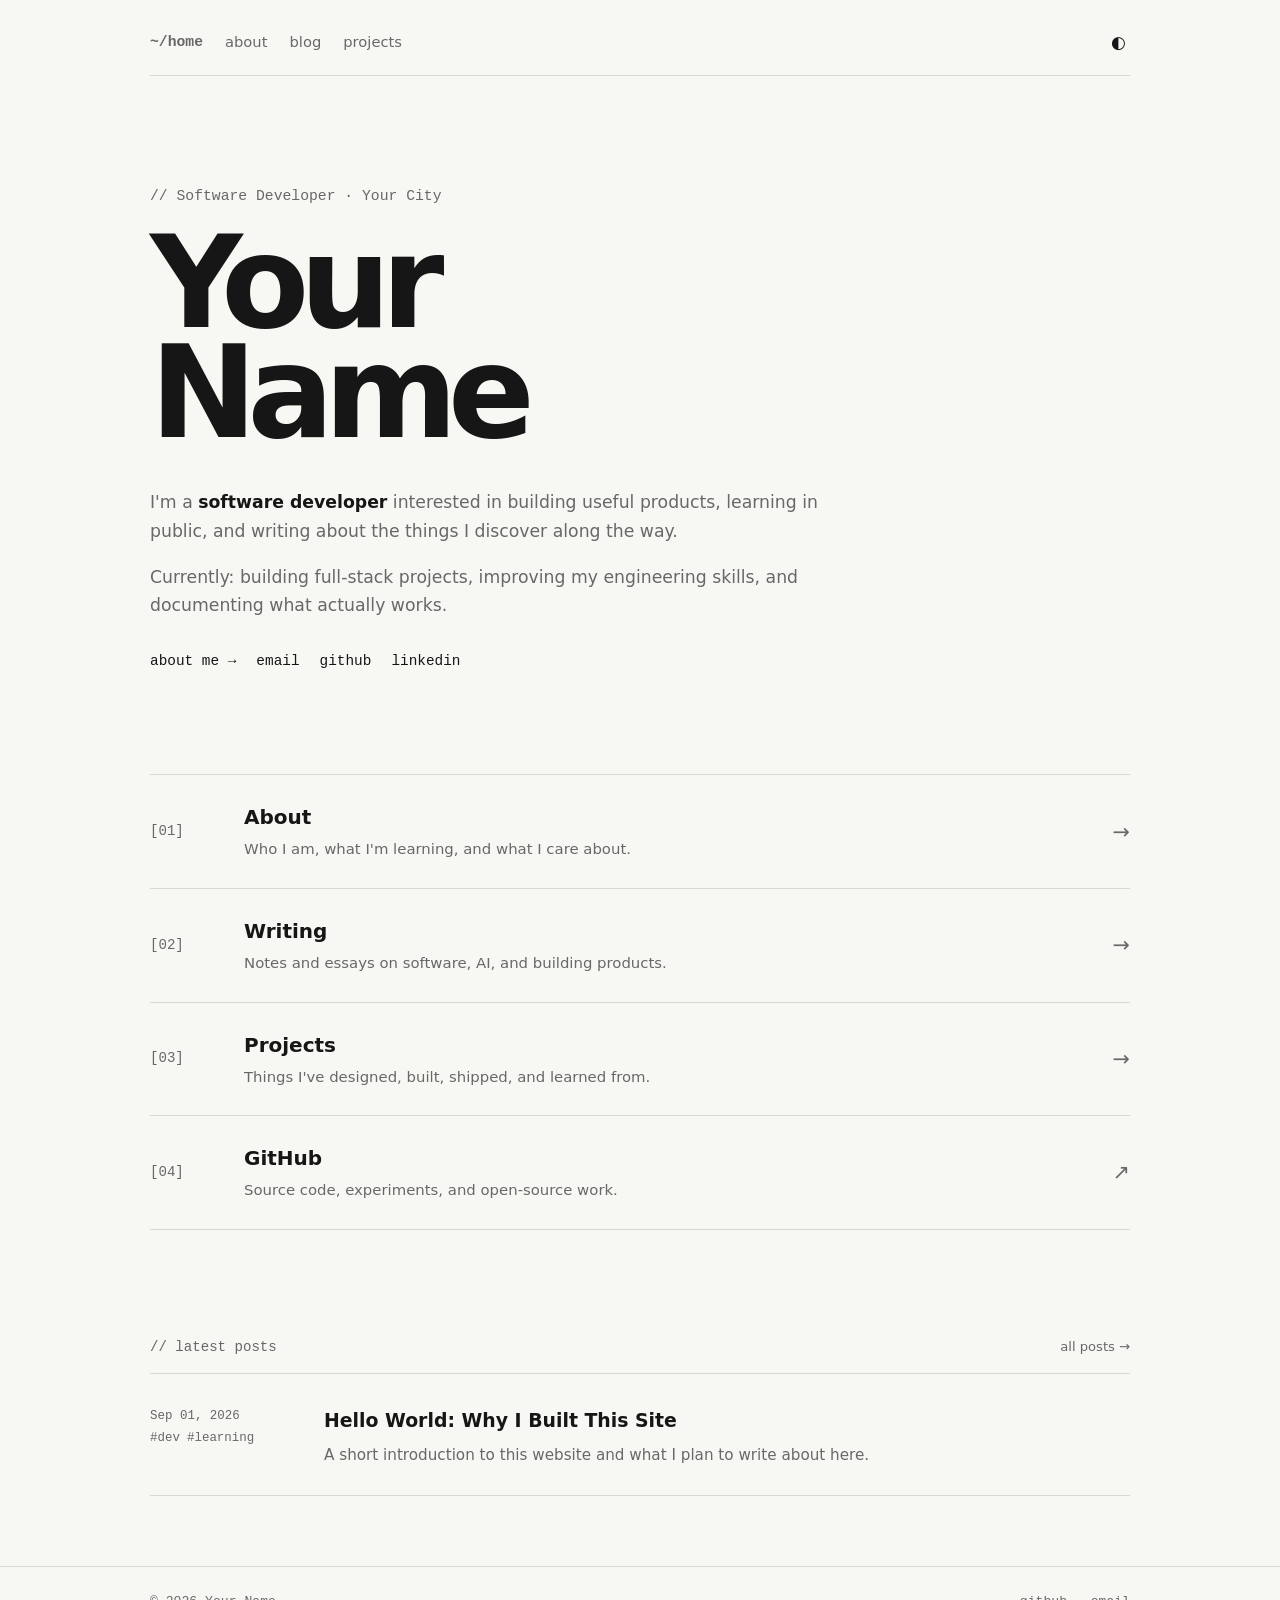
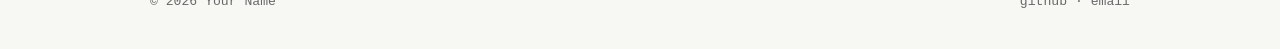
==== index.html @ e70f8914 "template" ====
<!DOCTYPE html>
<html lang="en">
<head>
  <title>Your Name — Developer & Writer</title>
  
<meta charset="UTF-8">
<meta name="viewport" content="width=device-width, initial-scale=1.0">
<meta name="description" content="Personal website, projects, and writing.">
<link rel="stylesheet" href="css/style.css">

</head>
<body>

<header class="site-header">
  <div class="container nav">
    <div class="nav-left">
      <a class="home-link" href="index.html">~/home</a>
      <a href="about/">about</a>
      <a href="blog/">blog</a>
      <a href="projects/">projects</a>
    </div>
    <div class="nav-right">
      <button class="theme-toggle" data-theme-toggle aria-label="Toggle theme">◐</button>
    </div>
  </div>
</header>

<main>
  <section class="hero">
    <div class="container">
      <p class="eyebrow">// Software Developer · Your City</p>
      <h1>Your<br>Name</h1>

      <div class="hero-copy">
        <p>
          I'm a <strong>software developer</strong> interested in building useful products,
          learning in public, and writing about the things I discover along the way.
        </p>
        <p>
          Currently: building full-stack projects, improving my engineering skills,
          and documenting what actually works.
        </p>
      </div>

      <div class="links-row">
        <a href="about/">about me →</a>
        <a href="mailto:you@example.com">email</a>
        <a href="https://github.com/YOURUSERNAME">github</a>
        <a href="https://www.linkedin.com/in/YOURUSERNAME/">linkedin</a>
      </div>
    </div>
  </section>

  <section class="section">
    <div class="container directory">
      <a class="directory-item" href="about/">
        <span class="directory-number">[01]</span>
        <span>
          <span class="directory-title">About</span>
          <span class="directory-desc">Who I am, what I'm learning, and what I care about.</span>
        </span>
        <span class="arrow">→</span>
      </a>

      <a class="directory-item" href="blog/">
        <span class="directory-number">[02]</span>
        <span>
          <span class="directory-title">Writing</span>
          <span class="directory-desc">Notes and essays on software, AI, and building products.</span>
        </span>
        <span class="arrow">→</span>
      </a>

      <a class="directory-item" href="projects/">
        <span class="directory-number">[03]</span>
        <span>
          <span class="directory-title">Projects</span>
          <span class="directory-desc">Things I've designed, built, shipped, and learned from.</span>
        </span>
        <span class="arrow">→</span>
      </a>

      <a class="directory-item" href="https://github.com/YOURUSERNAME">
        <span class="directory-number">[04]</span>
        <span>
          <span class="directory-title">GitHub</span>
          <span class="directory-desc">Source code, experiments, and open-source work.</span>
        </span>
        <span class="arrow">↗</span>
      </a>
    </div>
  </section>

  <section class="section">
    <div class="container">
      <div class="section-heading">
        <h2>// latest posts</h2>
        <a href="blog/">all posts →</a>
      </div>

      <ul class="post-list">
        <li class="post-row">
          <div class="post-meta">
            Sep 01, 2026
            <div class="tags"><span class="tag">#dev</span><span class="tag">#learning</span></div>
          </div>
          <div>
            <h3><a href="post/hello-world/">Hello World: Why I Built This Site</a></h3>
            <p>A short introduction to this website and what I plan to write about here.</p>
          </div>
        </li>
      </ul>
    </div>
  </section>
</main>

<footer>
  <div class="container footer-row">
    <span>© 2026 Your Name</span>
    <span>
      <a href="https://github.com/YOURUSERNAME">github</a>
      · <a href="mailto:you@example.com">email</a>
    </span>
  </div>
</footer>
<script src="js/theme.js"></script>

</body>
</html>
---- css/style.css ----
:root {
  --bg: #f7f7f3;
  --text: #161616;
  --muted: #686868;
  --line: #d8d8d2;
  --surface: #efefe9;
  --accent: #1f5eff;
  --max: 980px;
}

[data-theme="dark"] {
  --bg: #111311;
  --text: #f1f1eb;
  --muted: #a2a39d;
  --line: #343732;
  --surface: #1b1e1a;
  --accent: #8eb0ff;
}

* { box-sizing: border-box; }

html { scroll-behavior: smooth; }

body {
  margin: 0;
  background: var(--bg);
  color: var(--text);
  font-family: Inter, ui-sans-serif, system-ui, -apple-system, BlinkMacSystemFont, "Segoe UI", sans-serif;
  line-height: 1.65;
  transition: background .2s ease, color .2s ease;
}

a {
  color: inherit;
  text-decoration: none;
}

a:hover { color: var(--accent); }

.container {
  width: min(calc(100% - 40px), var(--max));
  margin: 0 auto;
}

.site-header {
  padding: 28px 0 18px;
}

.nav {
  display: flex;
  align-items: center;
  justify-content: space-between;
  gap: 20px;
  border-bottom: 1px solid var(--line);
  padding-bottom: 18px;
}

.nav-left,
.nav-right {
  display: flex;
  align-items: center;
  gap: 22px;
}

.home-link {
  font-family: "Courier New", monospace;
  font-weight: 700;
}

.nav a {
  font-size: .92rem;
  color: var(--muted);
}

.nav a:hover { color: var(--text); }

.theme-toggle {
  border: 0;
  background: transparent;
  color: var(--text);
  cursor: pointer;
  font-size: 1.05rem;
  padding: 4px;
}

.hero {
  padding: 90px 0 65px;
}

.eyebrow {
  margin: 0 0 20px;
  color: var(--muted);
  font-family: "Courier New", monospace;
  font-size: .92rem;
}

.hero h1 {
  font-size: clamp(3.9rem, 10vw, 8rem);
  line-height: .86;
  letter-spacing: -.075em;
  margin: 0;
  max-width: 820px;
}

.hero-copy {
  max-width: 710px;
  margin-top: 40px;
  font-size: 1.08rem;
  color: var(--muted);
}

.hero-copy strong {
  color: var(--text);
  font-weight: 600;
}

.links-row {
  display: flex;
  flex-wrap: wrap;
  gap: 20px;
  margin-top: 30px;
  font-family: "Courier New", monospace;
  font-size: .9rem;
}

.section {
  padding: 36px 0 70px;
}

.section-heading {
  display: flex;
  align-items: baseline;
  justify-content: space-between;
  gap: 20px;
  border-bottom: 1px solid var(--line);
  padding-bottom: 14px;
  margin-bottom: 4px;
}

.section-heading h2 {
  margin: 0;
  font-size: .88rem;
  font-family: "Courier New", monospace;
  font-weight: 500;
  color: var(--muted);
}

.section-heading a {
  font-size: .82rem;
  color: var(--muted);
}

.directory {
  border-top: 1px solid var(--line);
}

.directory-item {
  display: grid;
  grid-template-columns: 76px 1fr auto;
  gap: 18px;
  padding: 26px 0;
  border-bottom: 1px solid var(--line);
  align-items: center;
}

.directory-number {
  color: var(--muted);
  font-family: "Courier New", monospace;
  font-size: .88rem;
}

.directory-title {
  font-size: 1.25rem;
  font-weight: 600;
}

.directory-desc {
  display: block;
  color: var(--muted);
  font-size: .93rem;
  margin-top: 3px;
}

.arrow {
  color: var(--muted);
  font-size: 1.3rem;
}

.post-list {
  list-style: none;
  padding: 0;
  margin: 0;
}

.post-row {
  display: grid;
  grid-template-columns: 150px 1fr;
  gap: 24px;
  padding: 27px 0;
  border-bottom: 1px solid var(--line);
}

.post-meta {
  color: var(--muted);
  font-family: "Courier New", monospace;
  font-size: .78rem;
  line-height: 1.8;
}

.tags {
  display: flex;
  flex-wrap: wrap;
  gap: 7px;
}

.tag { color: var(--muted); }

.post-row h3 {
  margin: 0 0 7px;
  font-size: 1.18rem;
}

.post-row p {
  margin: 0;
  color: var(--muted);
  font-size: .95rem;
}

.page-header {
  padding: 70px 0 40px;
  border-bottom: 1px solid var(--line);
}

.page-header h1 {
  font-size: clamp(2.7rem, 7vw, 5.5rem);
  letter-spacing: -.055em;
  line-height: .95;
  margin: 0 0 22px;
}

.page-header p {
  color: var(--muted);
  max-width: 650px;
}

.article {
  max-width: 760px;
  padding: 58px 0 80px;
}

.article h1 {
  font-size: clamp(2.5rem, 7vw, 5rem);
  line-height: 1;
  letter-spacing: -.055em;
  margin-bottom: 22px;
}

.article h2 {
  margin-top: 2.3em;
  font-size: 1.55rem;
}

.article .article-meta {
  color: var(--muted);
  font-family: "Courier New", monospace;
  font-size: .86rem;
  padding-bottom: 28px;
  border-bottom: 1px solid var(--line);
  margin-bottom: 38px;
}

.article p,
.article li {
  font-family: Georgia, "Times New Roman", serif;
  font-size: 1.08rem;
}

.article code {
  font-family: "Courier New", monospace;
  background: var(--surface);
  padding: .12em .35em;
  border-radius: 4px;
  font-size: .9em;
}

.project-grid {
  display: grid;
  grid-template-columns: repeat(2, 1fr);
  gap: 18px;
  padding-top: 34px;
}

.project-card {
  border: 1px solid var(--line);
  padding: 26px;
  min-height: 220px;
  display: flex;
  flex-direction: column;
  justify-content: space-between;
}

.project-card small {
  color: var(--muted);
  font-family: "Courier New", monospace;
}

.project-card h2 {
  margin: 8px 0 12px;
}

.project-card p {
  color: var(--muted);
  margin: 0;
}

footer {
  border-top: 1px solid var(--line);
  padding: 24px 0 36px;
  color: var(--muted);
  font-size: .82rem;
  font-family: "Courier New", monospace;
}

.footer-row {
  display: flex;
  justify-content: space-between;
  flex-wrap: wrap;
  gap: 14px;
}

@media (max-width: 700px) {
  .container { width: min(calc(100% - 28px), var(--max)); }
  .nav { align-items: flex-start; }
  .nav-left { gap: 12px; flex-wrap: wrap; }
  .nav-right { gap: 10px; }
  .hero { padding-top: 62px; }
  .hero h1 { font-size: clamp(3.5rem, 20vw, 5.7rem); }
  .directory-item {
    grid-template-columns: 52px 1fr auto;
    gap: 10px;
  }
  .post-row { grid-template-columns: 1fr; gap: 8px; }
  .project-grid { grid-template-columns: 1fr; }
}
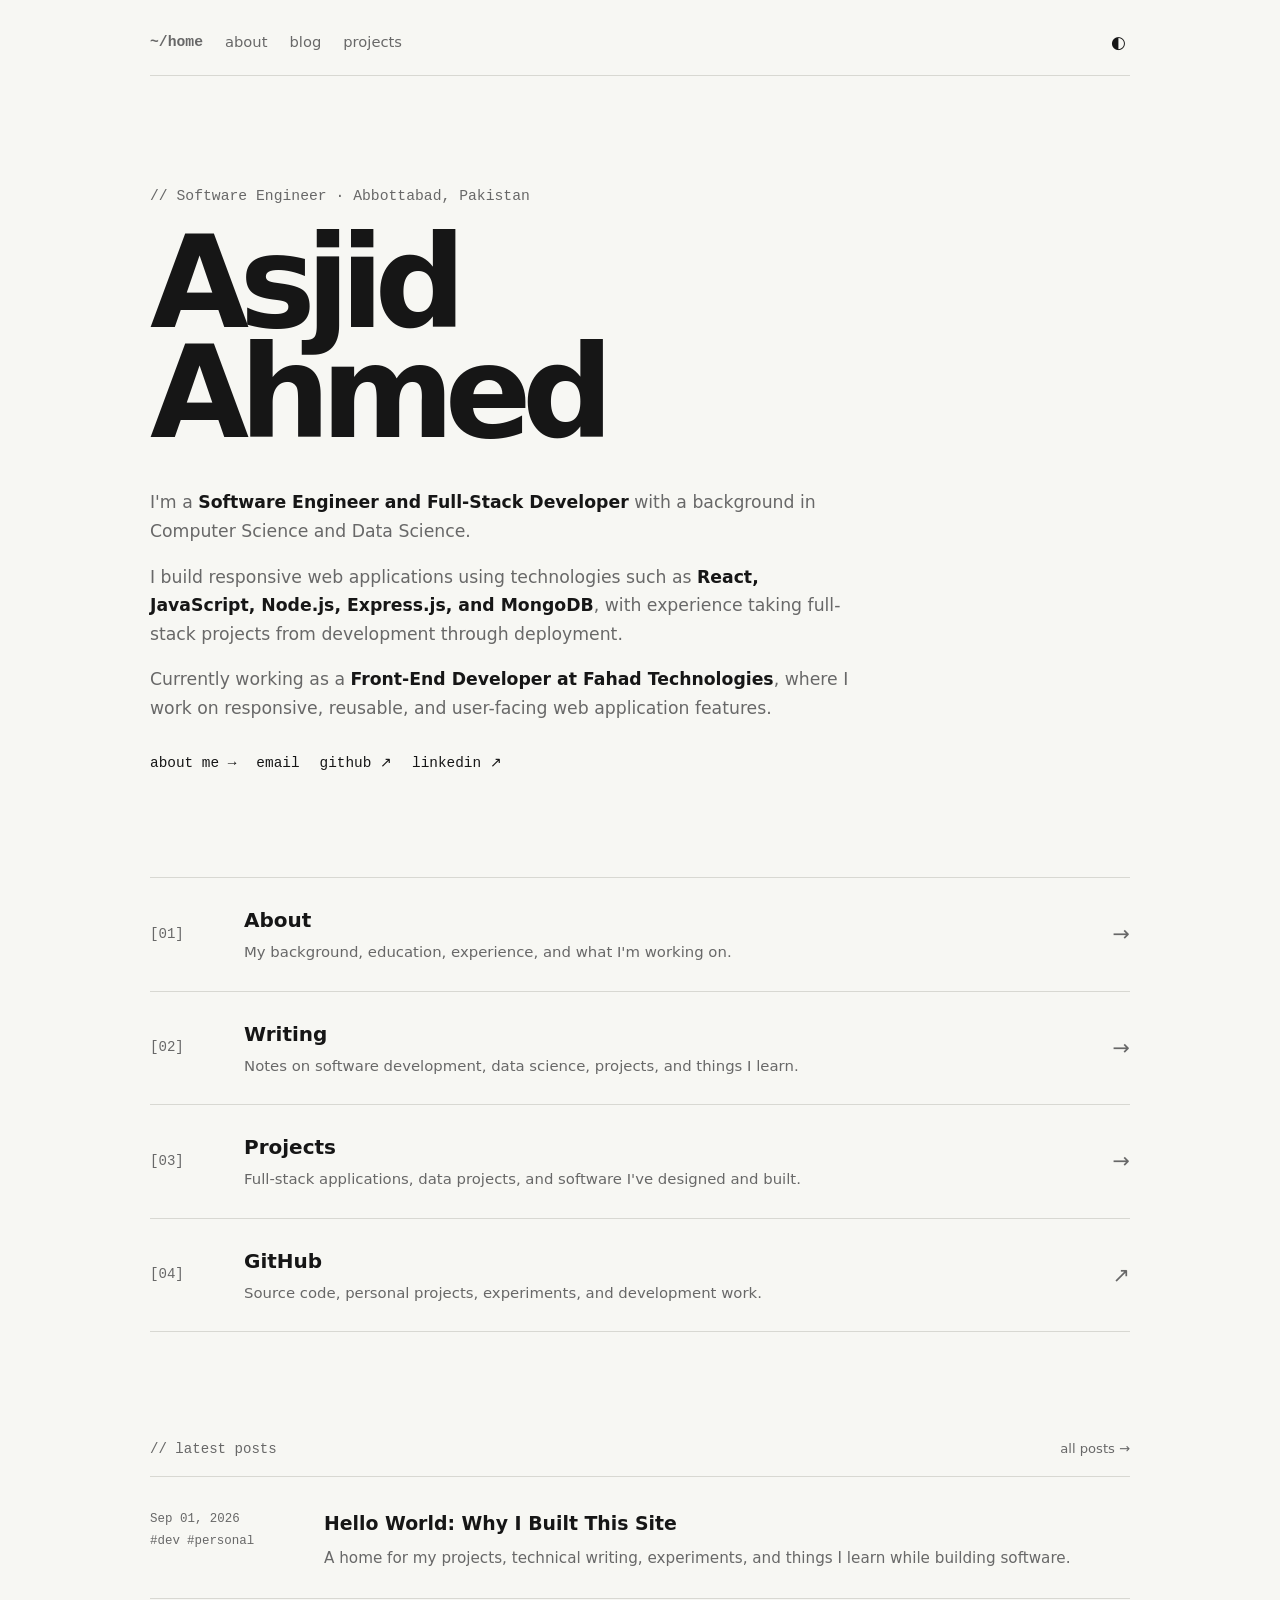
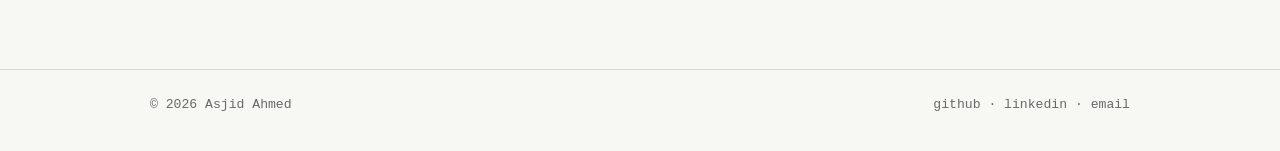
==== commit 76d1abb2: "refactor: update index.html with personal details and improved structure" ====
--- a/index.html
+++ b/index.html
@@ -1,129 +1,399 @@
 <!DOCTYPE html>
 <html lang="en">
 <head>
-  <title>Your Name — Developer & Writer</title>
-  
-<meta charset="UTF-8">
-<meta name="viewport" content="width=device-width, initial-scale=1.0">
-<meta name="description" content="Personal website, projects, and writing.">
-<link rel="stylesheet" href="css/style.css">
-
+  <meta charset="UTF-8">
+
+  <meta
+    name="viewport"
+    content="width=device-width, initial-scale=1.0"
+  >
+
+  <meta
+    name="description"
+    content="Asjid Ahmed — Software Engineer, Full-Stack Developer, and Data Science graduate based in Abbottabad, Pakistan."
+  >
+
+  <title>Asjid Ahmed — Software Engineer</title>
+
+  <link rel="stylesheet" href="css/style.css">
 </head>
+
 <body>
 
-<header class="site-header">
-  <div class="container nav">
-    <div class="nav-left">
-      <a class="home-link" href="index.html">~/home</a>
-      <a href="about/">about</a>
-      <a href="blog/">blog</a>
-      <a href="projects/">projects</a>
+  <!-- =========================
+       HEADER / NAVIGATION
+  ========================== -->
+
+  <header class="site-header">
+    <div class="container nav">
+
+      <div class="nav-left">
+        <a class="home-link" href="index.html">~/home</a>
+
+        <a href="about/">about</a>
+
+        <a href="blog/">blog</a>
+
+        <a href="projects/">projects</a>
+      </div>
+
+      <div class="nav-right">
+        <button
+          class="theme-toggle"
+          data-theme-toggle
+          aria-label="Toggle theme"
+        >
+          ◐
+        </button>
+      </div>
+
     </div>
-    <div class="nav-right">
-      <button class="theme-toggle" data-theme-toggle aria-label="Toggle theme">◐</button>
+  </header>
+
+
+  <!-- =========================
+       MAIN CONTENT
+  ========================== -->
+
+  <main>
+
+
+    <!-- =========================
+         HERO
+    ========================== -->
+
+    <section class="hero">
+      <div class="container">
+
+        <p class="eyebrow">
+          // Software Engineer · Abbottabad, Pakistan
+        </p>
+
+        <h1>
+          Asjid<br>
+          Ahmed
+        </h1>
+
+
+        <div class="hero-copy">
+
+          <p>
+            I'm a
+            <strong>Software Engineer and Full-Stack Developer</strong>
+            with a background in Computer Science and Data Science.
+          </p>
+
+          <p>
+            I build responsive web applications using technologies such as
+            <strong>React, JavaScript, Node.js, Express.js, and MongoDB</strong>,
+            with experience taking full-stack projects from development
+            through deployment.
+          </p>
+
+          <p>
+            Currently working as a
+            <strong>Front-End Developer at Fahad Technologies</strong>,
+            where I work on responsive, reusable, and user-facing web
+            application features.
+          </p>
+
+        </div>
+
+
+        <!-- SOCIAL / CONTACT LINKS -->
+
+        <div class="links-row">
+
+          <a href="about/">
+            about me →
+          </a>
+
+          <a
+            href="mailto:asjidahmed6@gmail.com"
+          >
+            email
+          </a>
+
+          <a
+            href="https://github.com/frost64"
+            target="_blank"
+            rel="noopener noreferrer"
+          >
+            github ↗
+          </a>
+
+          <a
+            href="https://www.linkedin.com/in/asjidahmed"
+            target="_blank"
+            rel="noopener noreferrer"
+          >
+            linkedin ↗
+          </a>
+
+        </div>
+
+      </div>
+    </section>
+
+
+
+    <!-- =========================
+         SITE DIRECTORY
+    ========================== -->
+
+    <section class="section">
+      <div class="container directory">
+
+
+        <!-- ABOUT -->
+
+        <a
+          class="directory-item"
+          href="about/"
+        >
+
+          <span class="directory-number">
+            [01]
+          </span>
+
+          <span>
+
+            <span class="directory-title">
+              About
+            </span>
+
+            <span class="directory-desc">
+              My background, education, experience, and what I'm working on.
+            </span>
+
+          </span>
+
+          <span class="arrow">
+            →
+          </span>
+
+        </a>
+
+
+
+        <!-- WRITING -->
+
+        <a
+          class="directory-item"
+          href="blog/"
+        >
+
+          <span class="directory-number">
+            [02]
+          </span>
+
+          <span>
+
+            <span class="directory-title">
+              Writing
+            </span>
+
+            <span class="directory-desc">
+              Notes on software development, data science, projects, and things I learn.
+            </span>
+
+          </span>
+
+          <span class="arrow">
+            →
+          </span>
+
+        </a>
+
+
+
+        <!-- PROJECTS -->
+
+        <a
+          class="directory-item"
+          href="projects/"
+        >
+
+          <span class="directory-number">
+            [03]
+          </span>
+
+          <span>
+
+            <span class="directory-title">
+              Projects
+            </span>
+
+            <span class="directory-desc">
+              Full-stack applications, data projects, and software I've designed and built.
+            </span>
+
+          </span>
+
+          <span class="arrow">
+            →
+          </span>
+
+        </a>
+
+
+
+        <!-- GITHUB -->
+
+        <a
+          class="directory-item"
+          href="https://github.com/frost64"
+          target="_blank"
+          rel="noopener noreferrer"
+        >
+
+          <span class="directory-number">
+            [04]
+          </span>
+
+          <span>
+
+            <span class="directory-title">
+              GitHub
+            </span>
+
+            <span class="directory-desc">
+              Source code, personal projects, experiments, and development work.
+            </span>
+
+          </span>
+
+          <span class="arrow">
+            ↗
+          </span>
+
+        </a>
+
+
+      </div>
+    </section>
+
+
+
+    <!-- =========================
+         LATEST POSTS
+    ========================== -->
+
+    <section class="section">
+      <div class="container">
+
+        <div class="section-heading">
+
+          <h2>
+            // latest posts
+          </h2>
+
+          <a href="blog/">
+            all posts →
+          </a>
+
+        </div>
+
+
+        <ul class="post-list">
+
+
+          <!-- POST 01 -->
+
+          <li class="post-row">
+
+            <div class="post-meta">
+
+              Sep 01, 2026
+
+              <div class="tags">
+                <span class="tag">#dev</span>
+                <span class="tag">#personal</span>
+              </div>
+
+            </div>
+
+
+            <div>
+
+              <h3>
+                <a href="post/hello-world/">
+                  Hello World: Why I Built This Site
+                </a>
+              </h3>
+
+              <p>
+                A home for my projects, technical writing,
+                experiments, and things I learn while building software.
+              </p>
+
+            </div>
+
+          </li>
+
+
+        </ul>
+
+      </div>
+    </section>
+
+
+  </main>
+
+
+
+  <!-- =========================
+       FOOTER
+  ========================== -->
+
+  <footer>
+
+    <div class="container footer-row">
+
+      <span>
+        © 2026 Asjid Ahmed
+      </span>
+
+
+      <span>
+
+        <a
+          href="https://github.com/frost64"
+          target="_blank"
+          rel="noopener noreferrer"
+        >
+          github
+        </a>
+
+        ·
+
+        <a
+          href="https://www.linkedin.com/in/asjidahmed"
+          target="_blank"
+          rel="noopener noreferrer"
+        >
+          linkedin
+        </a>
+
+        ·
+
+        <a href="mailto:asjidahmed6@gmail.com">
+          email
+        </a>
+
+      </span>
+
     </div>
-  </div>
-</header>
-
-<main>
-  <section class="hero">
-    <div class="container">
-      <p class="eyebrow">// Software Developer · Your City</p>
-      <h1>Your<br>Name</h1>
-
-      <div class="hero-copy">
-        <p>
-          I'm a <strong>software developer</strong> interested in building useful products,
-          learning in public, and writing about the things I discover along the way.
-        </p>
-        <p>
-          Currently: building full-stack projects, improving my engineering skills,
-          and documenting what actually works.
-        </p>
-      </div>
-
-      <div class="links-row">
-        <a href="about/">about me →</a>
-        <a href="mailto:you@example.com">email</a>
-        <a href="https://github.com/YOURUSERNAME">github</a>
-        <a href="https://www.linkedin.com/in/YOURUSERNAME/">linkedin</a>
-      </div>
-    </div>
-  </section>
-
-  <section class="section">
-    <div class="container directory">
-      <a class="directory-item" href="about/">
-        <span class="directory-number">[01]</span>
-        <span>
-          <span class="directory-title">About</span>
-          <span class="directory-desc">Who I am, what I'm learning, and what I care about.</span>
-        </span>
-        <span class="arrow">→</span>
-      </a>
-
-      <a class="directory-item" href="blog/">
-        <span class="directory-number">[02]</span>
-        <span>
-          <span class="directory-title">Writing</span>
-          <span class="directory-desc">Notes and essays on software, AI, and building products.</span>
-        </span>
-        <span class="arrow">→</span>
-      </a>
-
-      <a class="directory-item" href="projects/">
-        <span class="directory-number">[03]</span>
-        <span>
-          <span class="directory-title">Projects</span>
-          <span class="directory-desc">Things I've designed, built, shipped, and learned from.</span>
-        </span>
-        <span class="arrow">→</span>
-      </a>
-
-      <a class="directory-item" href="https://github.com/YOURUSERNAME">
-        <span class="directory-number">[04]</span>
-        <span>
-          <span class="directory-title">GitHub</span>
-          <span class="directory-desc">Source code, experiments, and open-source work.</span>
-        </span>
-        <span class="arrow">↗</span>
-      </a>
-    </div>
-  </section>
-
-  <section class="section">
-    <div class="container">
-      <div class="section-heading">
-        <h2>// latest posts</h2>
-        <a href="blog/">all posts →</a>
-      </div>
-
-      <ul class="post-list">
-        <li class="post-row">
-          <div class="post-meta">
-            Sep 01, 2026
-            <div class="tags"><span class="tag">#dev</span><span class="tag">#learning</span></div>
-          </div>
-          <div>
-            <h3><a href="post/hello-world/">Hello World: Why I Built This Site</a></h3>
-            <p>A short introduction to this website and what I plan to write about here.</p>
-          </div>
-        </li>
-      </ul>
-    </div>
-  </section>
-</main>
-
-<footer>
-  <div class="container footer-row">
-    <span>© 2026 Your Name</span>
-    <span>
-      <a href="https://github.com/YOURUSERNAME">github</a>
-      · <a href="mailto:you@example.com">email</a>
-    </span>
-  </div>
-</footer>
-<script src="js/theme.js"></script>
+
+  </footer>
+
+
+
+  <!-- =========================
+       JAVASCRIPT
+  ========================== -->
+
+  <script src="js/theme.js"></script>
 
 </body>
-</html>
+</html>
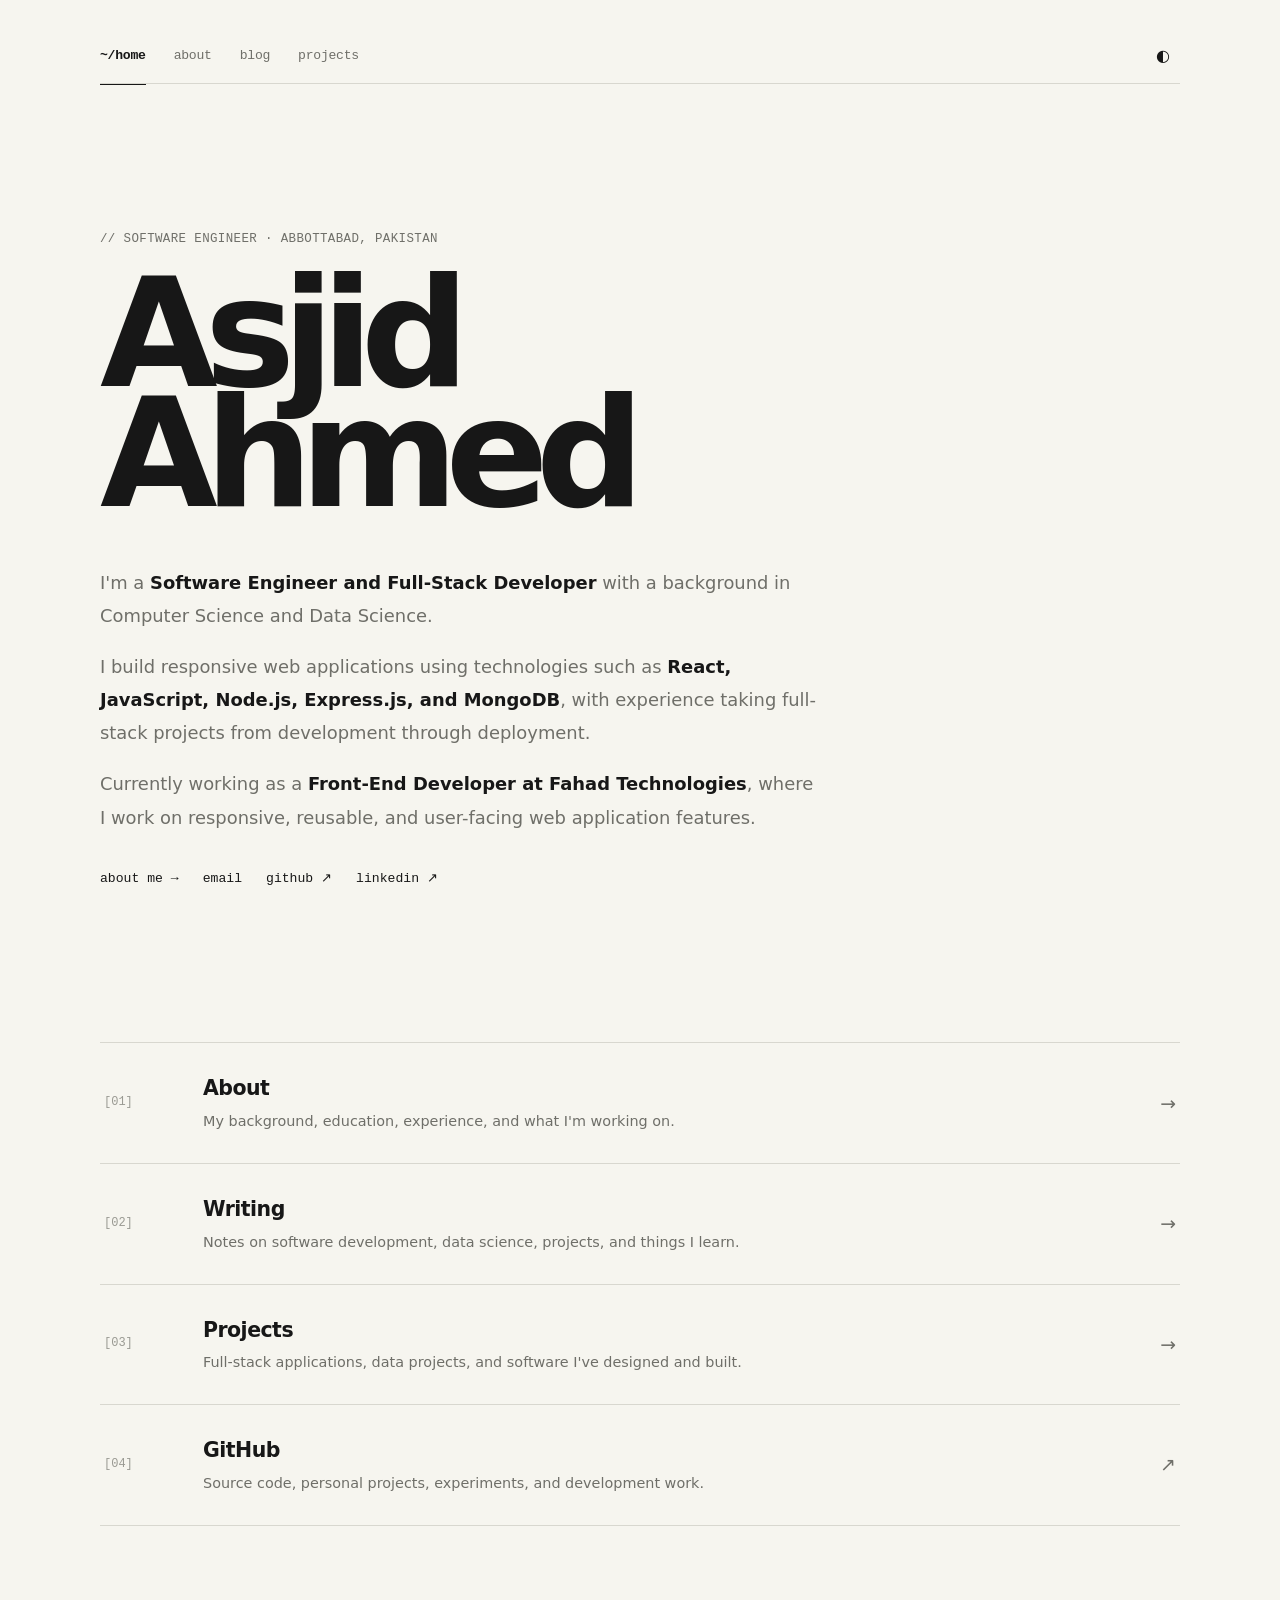
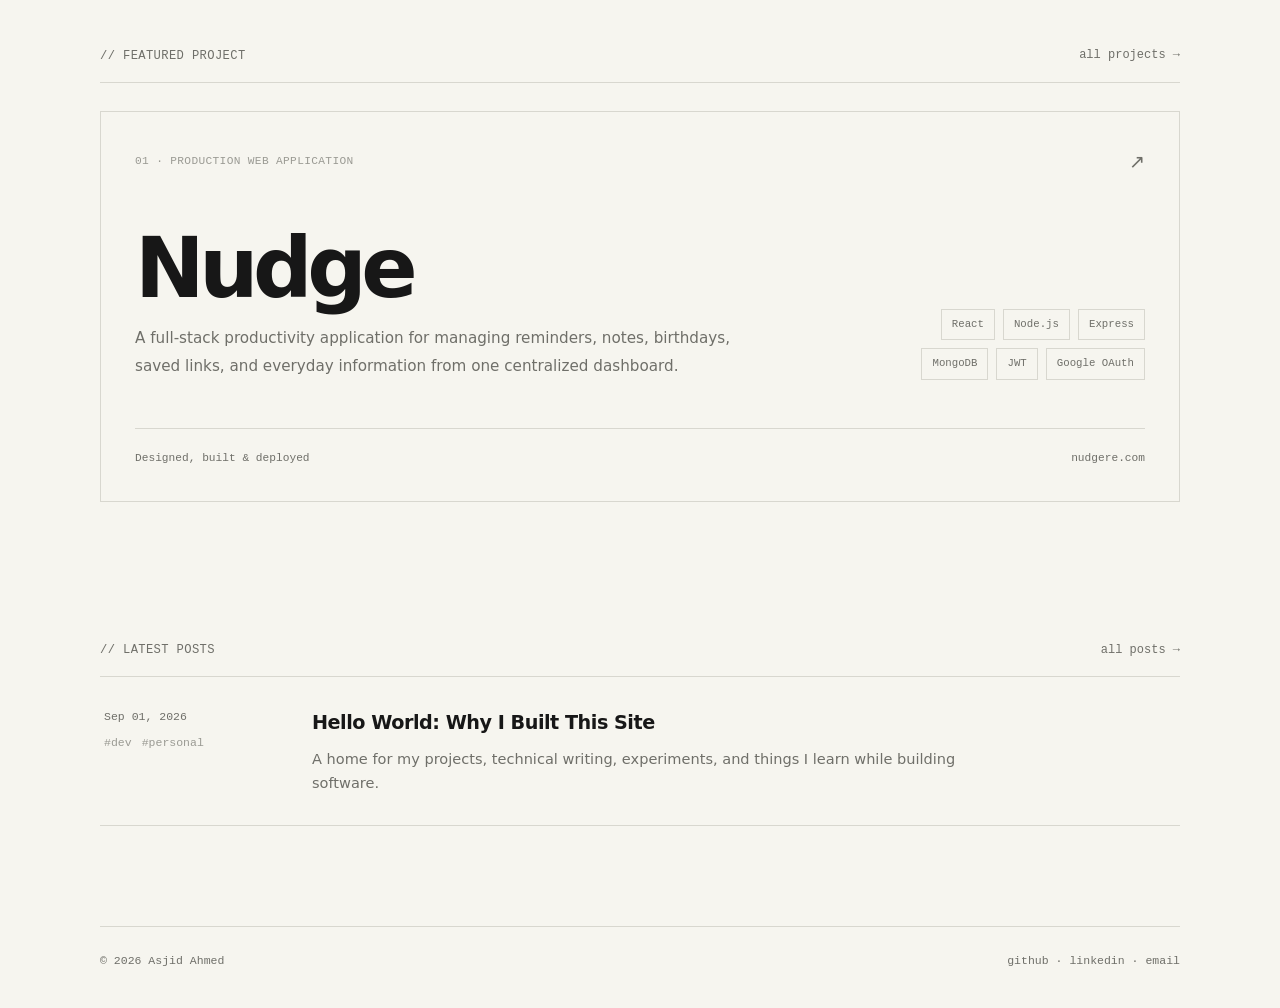
==== commit 046acac5: "feat: add featured project section with project details and animations" ====
--- a/index.html
+++ b/index.html
@@ -28,7 +28,7 @@
     <div class="container nav">
 
       <div class="nav-left">
-        <a class="home-link" href="index.html">~/home</a>
+        <a class="home-link active" href="index.html">~/home</a>
 
         <a href="about/">about</a>
 
@@ -123,7 +123,7 @@
           </a>
 
           <a
-            href="https://www.linkedin.com/in/asjidahmed"
+            href="https://www.linkedin.com/in/asjid-ahmed"
             target="_blank"
             rel="noopener noreferrer"
           >
@@ -273,7 +273,95 @@
       </div>
     </section>
 
-
+<!-- =========================
+     FEATURED PROJECT
+========================== -->
+
+<section class="section featured-section">
+
+  <div class="container">
+
+    <div class="section-heading">
+
+      <h2>
+        // featured project
+      </h2>
+
+      <a href="projects/">
+        all projects →
+      </a>
+
+    </div>
+
+
+    <a
+      class="featured-project"
+      href="https://nudgere.com"
+      target="_blank"
+      rel="noopener noreferrer"
+    >
+
+      <div class="featured-project-top">
+
+        <span class="featured-label">
+          01 · Production Web Application
+        </span>
+
+        <span class="featured-arrow">
+          ↗
+        </span>
+
+      </div>
+
+
+      <div class="featured-project-content">
+
+        <div>
+
+          <h2>
+            Nudge
+          </h2>
+
+          <p class="featured-description">
+            A full-stack productivity application for managing reminders,
+            notes, birthdays, saved links, and everyday information from
+            one centralized dashboard.
+          </p>
+
+        </div>
+
+
+        <div class="featured-stack">
+
+          <span>React</span>
+          <span>Node.js</span>
+          <span>Express</span>
+          <span>MongoDB</span>
+          <span>JWT</span>
+          <span>Google OAuth</span>
+
+        </div>
+
+      </div>
+
+
+      <div class="featured-project-footer">
+
+        <span>
+          Designed, built & deployed
+        </span>
+
+        <span>
+          nudgere.com
+        </span>
+
+      </div>
+
+    </a>
+
+  </div>
+
+</section>
 
     <!-- =========================
          LATEST POSTS
@@ -368,7 +456,7 @@
         ·
 
         <a
-          href="https://www.linkedin.com/in/asjidahmed"
+          href="https://www.linkedin.com/in/asjid-ahmed"
           target="_blank"
           rel="noopener noreferrer"
         >
--- a/css/style.css
+++ b/css/style.css
@@ -1,344 +1,1450 @@
 :root {
-  --bg: #f7f7f3;
-  --text: #161616;
-  --muted: #686868;
-  --line: #d8d8d2;
-  --surface: #efefe9;
-  --accent: #1f5eff;
-  --max: 980px;
-}
+  --bg: #f6f5ef;
+  --surface: #eeede6;
+  --surface-hover: #e8e7df;
+
+  --text: #171717;
+  --muted: #6f6f69;
+  --faint: #9a9a93;
+
+  --border: #d8d7cf;
+  --border-strong: #b9b8af;
+
+  --accent: #315cff;
+
+  --max-width: 1080px;
+  --article-width: 760px;
+
+  --transition: 180ms ease;
+}
+
+
+/* =========================
+   DARK THEME
+========================= */
 
 [data-theme="dark"] {
-  --bg: #111311;
-  --text: #f1f1eb;
-  --muted: #a2a39d;
-  --line: #343732;
-  --surface: #1b1e1a;
-  --accent: #8eb0ff;
-}
-
-* { box-sizing: border-box; }
-
-html { scroll-behavior: smooth; }
+  --bg: #101210;
+  --surface: #191b18;
+  --surface-hover: #20231f;
+
+  --text: #f2f2ec;
+  --muted: #aaa9a2;
+  --faint: #74756f;
+
+  --border: #31342f;
+  --border-strong: #474b45;
+
+  --accent: #8da9ff;
+}
+
+
+/* =========================
+   RESET
+========================= */
+
+* {
+  box-sizing: border-box;
+}
+
+html {
+  scroll-behavior: smooth;
+}
 
 body {
   margin: 0;
+
   background: var(--bg);
   color: var(--text);
-  font-family: Inter, ui-sans-serif, system-ui, -apple-system, BlinkMacSystemFont, "Segoe UI", sans-serif;
+
+  font-family:
+    Inter,
+    ui-sans-serif,
+    system-ui,
+    -apple-system,
+    BlinkMacSystemFont,
+    "Segoe UI",
+    sans-serif;
+
+  font-size: 16px;
   line-height: 1.65;
-  transition: background .2s ease, color .2s ease;
-}
+
+  -webkit-font-smoothing: antialiased;
+
+  transition:
+    background-color var(--transition),
+    color var(--transition);
+}
+
+::selection {
+  background: var(--text);
+  color: var(--bg);
+}
+
+
+/* =========================
+   LINKS
+========================= */
 
 a {
   color: inherit;
   text-decoration: none;
-}
-
-a:hover { color: var(--accent); }
+
+  transition:
+    color var(--transition),
+    opacity var(--transition);
+}
+
+a:hover {
+  color: var(--accent);
+}
+
+
+/* =========================
+   GLOBAL CONTAINER
+========================= */
 
 .container {
-  width: min(calc(100% - 40px), var(--max));
-  margin: 0 auto;
-}
+  width: min(
+    calc(100% - 48px),
+    var(--max-width)
+  );
+
+  margin-inline: auto;
+}
+
+
+/* =========================
+   HEADER
+========================= */
 
 .site-header {
-  padding: 28px 0 18px;
-}
+  padding-top: 28px;
+}
+
 
 .nav {
   display: flex;
   align-items: center;
   justify-content: space-between;
-  gap: 20px;
-  border-bottom: 1px solid var(--line);
-  padding-bottom: 18px;
-}
+
+  min-height: 56px;
+
+  border-bottom: 1px solid var(--border);
+}
+
 
 .nav-left,
 .nav-right {
   display: flex;
   align-items: center;
-  gap: 22px;
-}
+}
+
+
+.nav-left {
+  gap: 28px;
+}
+
+
+.nav-right {
+  gap: 14px;
+}
+
+
+.nav a {
+  position: relative;
+
+  color: var(--muted);
+
+  font-family:
+    "SFMono-Regular",
+    Consolas,
+    "Liberation Mono",
+    "Courier New",
+    monospace;
+
+  font-size: 0.82rem;
+  letter-spacing: -0.02em;
+}
+
+
+.nav a:hover {
+  color: var(--text);
+}
+
 
 .home-link {
-  font-family: "Courier New", monospace;
-  font-weight: 700;
-}
-
-.nav a {
-  font-size: .92rem;
-  color: var(--muted);
-}
-
-.nav a:hover { color: var(--text); }
+  color: var(--text) !important;
+  font-weight: 600;
+}
+
+
+/* =========================
+   THEME BUTTON
+========================= */
 
 .theme-toggle {
-  border: 0;
+  width: 34px;
+  height: 34px;
+
+  display: grid;
+  place-items: center;
+
+  border: 1px solid transparent;
+  border-radius: 50%;
+
   background: transparent;
   color: var(--text);
+
   cursor: pointer;
-  font-size: 1.05rem;
-  padding: 4px;
-}
+
+  font-size: 1rem;
+
+  transition:
+    border-color var(--transition),
+    background-color var(--transition),
+    transform var(--transition);
+}
+
+
+.theme-toggle:hover {
+  border-color: var(--border);
+  background: var(--surface);
+
+  transform: rotate(12deg);
+}
+
+
+/* =========================
+   HERO
+========================= */
 
 .hero {
-  padding: 90px 0 65px;
-}
+  padding:
+    clamp(80px, 12vw, 145px)
+    0
+    clamp(80px, 9vw, 115px);
+}
+
 
 .eyebrow {
-  margin: 0 0 20px;
-  color: var(--muted);
-  font-family: "Courier New", monospace;
-  font-size: .92rem;
-}
+  margin: 0 0 24px;
+
+  color: var(--muted);
+
+  font-family:
+    "SFMono-Regular",
+    Consolas,
+    "Liberation Mono",
+    "Courier New",
+    monospace;
+
+  font-size: 0.78rem;
+  letter-spacing: 0.03em;
+  text-transform: uppercase;
+}
+
 
 .hero h1 {
-  font-size: clamp(3.9rem, 10vw, 8rem);
-  line-height: .86;
-  letter-spacing: -.075em;
+  max-width: 900px;
+
   margin: 0;
-  max-width: 820px;
-}
+
+  font-size: clamp(4.8rem, 13vw, 9.5rem);
+  font-weight: 650;
+
+  line-height: 0.79;
+  letter-spacing: -0.085em;
+}
+
 
 .hero-copy {
-  max-width: 710px;
-  margin-top: 40px;
-  font-size: 1.08rem;
-  color: var(--muted);
-}
+  max-width: 720px;
+
+  margin-top: 52px;
+
+  color: var(--muted);
+
+  font-size: clamp(1rem, 1.6vw, 1.12rem);
+  line-height: 1.85;
+}
+
+
+.hero-copy p {
+  margin:
+    0
+    0
+    18px;
+}
+
 
 .hero-copy strong {
   color: var(--text);
-  font-weight: 600;
-}
+  font-weight: 550;
+}
+
+
+/* =========================
+   HERO LINKS
+========================= */
 
 .links-row {
   display: flex;
   flex-wrap: wrap;
-  gap: 20px;
-  margin-top: 30px;
-  font-family: "Courier New", monospace;
-  font-size: .9rem;
-}
+
+  gap: 10px 24px;
+
+  margin-top: 34px;
+}
+
+
+.links-row a {
+  color: var(--text);
+
+  font-family:
+    "SFMono-Regular",
+    Consolas,
+    "Liberation Mono",
+    "Courier New",
+    monospace;
+
+  font-size: 0.82rem;
+}
+
+
+.links-row a:hover {
+  color: var(--accent);
+}
+
+
+/* =========================
+   SECTIONS
+========================= */
 
 .section {
-  padding: 36px 0 70px;
-}
+  padding:
+    38px
+    0
+    100px;
+}
+
 
 .section-heading {
   display: flex;
-  align-items: baseline;
+  align-items: center;
   justify-content: space-between;
+
   gap: 20px;
-  border-bottom: 1px solid var(--line);
-  padding-bottom: 14px;
-  margin-bottom: 4px;
-}
+
+  padding-bottom: 16px;
+
+  border-bottom: 1px solid var(--border);
+}
+
 
 .section-heading h2 {
   margin: 0;
-  font-size: .88rem;
-  font-family: "Courier New", monospace;
-  font-weight: 500;
-  color: var(--muted);
-}
+
+  color: var(--muted);
+
+  font-family:
+    "SFMono-Regular",
+    Consolas,
+    "Liberation Mono",
+    "Courier New",
+    monospace;
+
+  font-size: 0.76rem;
+  font-weight: 400;
+
+  letter-spacing: 0.03em;
+  text-transform: uppercase;
+}
+
 
 .section-heading a {
-  font-size: .82rem;
-  color: var(--muted);
-}
+  color: var(--muted);
+
+  font-family:
+    "SFMono-Regular",
+    Consolas,
+    "Liberation Mono",
+    "Courier New",
+    monospace;
+
+  font-size: 0.75rem;
+}
+
+
+.section-heading a:hover {
+  color: var(--text);
+}
+
+
+/* =========================
+   DIRECTORY
+========================= */
 
 .directory {
-  border-top: 1px solid var(--line);
-}
+  border-top: 1px solid var(--border);
+}
+
 
 .directory-item {
   display: grid;
-  grid-template-columns: 76px 1fr auto;
-  gap: 18px;
-  padding: 26px 0;
-  border-bottom: 1px solid var(--line);
+
+  grid-template-columns:
+    75px
+    minmax(0, 1fr)
+    40px;
+
   align-items: center;
-}
+
+  gap: 24px;
+
+  padding:
+    29px
+    4px;
+
+  border-bottom: 1px solid var(--border);
+
+  transition:
+    padding-left var(--transition),
+    background-color var(--transition);
+}
+
+
+.directory-item:hover {
+  padding-left: 14px;
+
+  color: var(--text);
+}
+
 
 .directory-number {
-  color: var(--muted);
-  font-family: "Courier New", monospace;
-  font-size: .88rem;
-}
+  color: var(--faint);
+
+  font-family:
+    "SFMono-Regular",
+    Consolas,
+    "Liberation Mono",
+    "Courier New",
+    monospace;
+
+  font-size: 0.75rem;
+}
+
 
 .directory-title {
-  font-size: 1.25rem;
-  font-weight: 600;
-}
+  display: block;
+
+  font-size: 1.28rem;
+  font-weight: 550;
+
+  letter-spacing: -0.025em;
+}
+
 
 .directory-desc {
   display: block;
-  color: var(--muted);
-  font-size: .93rem;
-  margin-top: 3px;
-}
+
+  max-width: 650px;
+
+  margin-top: 4px;
+
+  color: var(--muted);
+
+  font-size: 0.9rem;
+}
+
 
 .arrow {
-  color: var(--muted);
-  font-size: 1.3rem;
-}
+  justify-self: end;
+
+  color: var(--muted);
+
+  font-size: 1.18rem;
+
+  transition: transform var(--transition);
+}
+
+
+.directory-item:hover .arrow {
+  transform: translateX(4px);
+
+  color: var(--text);
+}
+
+
+/* =========================
+   BLOG LIST
+========================= */
 
 .post-list {
+  margin: 0;
+  padding: 0;
+
   list-style: none;
-  padding: 0;
-  margin: 0;
-}
+}
+
 
 .post-row {
   display: grid;
-  grid-template-columns: 150px 1fr;
-  gap: 24px;
-  padding: 27px 0;
-  border-bottom: 1px solid var(--line);
-}
+
+  grid-template-columns:
+    170px
+    minmax(0, 1fr);
+
+  gap: 38px;
+
+  padding:
+    30px
+    4px;
+
+  border-bottom: 1px solid var(--border);
+}
+
 
 .post-meta {
   color: var(--muted);
-  font-family: "Courier New", monospace;
-  font-size: .78rem;
+
+  font-family:
+    "SFMono-Regular",
+    Consolas,
+    "Liberation Mono",
+    "Courier New",
+    monospace;
+
+  font-size: 0.72rem;
+
   line-height: 1.8;
 }
+
 
 .tags {
   display: flex;
   flex-wrap: wrap;
-  gap: 7px;
-}
-
-.tag { color: var(--muted); }
+
+  gap: 6px 10px;
+
+  margin-top: 5px;
+}
+
+
+.tag {
+  color: var(--faint);
+}
+
 
 .post-row h3 {
-  margin: 0 0 7px;
-  font-size: 1.18rem;
-}
+  margin:
+    0
+    0
+    8px;
+
+  font-size: 1.2rem;
+  font-weight: 550;
+
+  letter-spacing: -0.025em;
+}
+
+
+.post-row h3 a:hover {
+  color: var(--accent);
+}
+
 
 .post-row p {
+  max-width: 680px;
+
   margin: 0;
-  color: var(--muted);
-  font-size: .95rem;
-}
+
+  color: var(--muted);
+
+  font-size: 0.91rem;
+}
+
+
+/* =========================
+   PAGE HEADER
+========================= */
 
 .page-header {
-  padding: 70px 0 40px;
-  border-bottom: 1px solid var(--line);
-}
+  padding:
+    clamp(80px, 11vw, 125px)
+    0
+    70px;
+
+  border-bottom: 1px solid var(--border);
+}
+
 
 .page-header h1 {
-  font-size: clamp(2.7rem, 7vw, 5.5rem);
-  letter-spacing: -.055em;
-  line-height: .95;
-  margin: 0 0 22px;
-}
-
-.page-header p {
-  color: var(--muted);
-  max-width: 650px;
-}
+  max-width: 900px;
+
+  margin:
+    0
+    0
+    28px;
+
+  font-size: clamp(3.6rem, 9vw, 7rem);
+  font-weight: 620;
+
+  line-height: 0.92;
+  letter-spacing: -0.07em;
+}
+
+
+.page-header > .container > p:last-child {
+  max-width: 660px;
+
+  margin-bottom: 0;
+
+  color: var(--muted);
+
+  font-size: 1rem;
+  line-height: 1.8;
+}
+
+
+/* =========================
+   ARTICLE / ABOUT PAGE
+========================= */
 
 .article {
-  max-width: 760px;
-  padding: 58px 0 80px;
-}
+  width: min(
+    calc(100% - 48px),
+    var(--article-width)
+  );
+
+  margin-inline: auto;
+
+  padding:
+    70px
+    0
+    110px;
+}
+
+
+.article > .eyebrow {
+  margin-bottom: 24px;
+}
+
 
 .article h1 {
-  font-size: clamp(2.5rem, 7vw, 5rem);
-  line-height: 1;
-  letter-spacing: -.055em;
-  margin-bottom: 22px;
-}
+  margin:
+    0
+    0
+    24px;
+
+  font-size: clamp(3.2rem, 8vw, 6rem);
+  font-weight: 620;
+
+  line-height: 0.95;
+  letter-spacing: -0.065em;
+}
+
 
 .article h2 {
-  margin-top: 2.3em;
-  font-size: 1.55rem;
-}
-
-.article .article-meta {
-  color: var(--muted);
-  font-family: "Courier New", monospace;
-  font-size: .86rem;
-  padding-bottom: 28px;
-  border-bottom: 1px solid var(--line);
-  margin-bottom: 38px;
-}
+  margin:
+    3.4em
+    0
+    0.85em;
+
+  font-size: 1.45rem;
+  font-weight: 600;
+
+  letter-spacing: -0.035em;
+}
+
+
+.article-meta {
+  margin-bottom: 48px;
+
+  padding-bottom: 24px;
+
+  border-bottom: 1px solid var(--border);
+
+  color: var(--muted);
+
+  font-family:
+    "SFMono-Regular",
+    Consolas,
+    "Liberation Mono",
+    "Courier New",
+    monospace;
+
+  font-size: 0.75rem;
+}
+
 
 .article p,
 .article li {
-  font-family: Georgia, "Times New Roman", serif;
+  color: var(--muted);
+
+  font-family:
+    Georgia,
+    "Times New Roman",
+    serif;
+
   font-size: 1.08rem;
-}
-
-.article code {
-  font-family: "Courier New", monospace;
-  background: var(--surface);
-  padding: .12em .35em;
-  border-radius: 4px;
-  font-size: .9em;
-}
+
+  line-height: 1.85;
+}
+
+
+.article p {
+  margin:
+    0
+    0
+    1.5em;
+}
+
+
+.article strong {
+  color: var(--text);
+  font-weight: 600;
+}
+
+
+.article a {
+  color: var(--text);
+
+  text-decoration: underline;
+  text-decoration-color: var(--border-strong);
+  text-underline-offset: 4px;
+}
+
+
+.article a:hover {
+  color: var(--accent);
+
+  text-decoration-color: var(--accent);
+}
+
+
+/* =========================
+   PROJECTS
+========================= */
 
 .project-grid {
   display: grid;
-  grid-template-columns: repeat(2, 1fr);
+
+  grid-template-columns:
+    repeat(2, minmax(0, 1fr));
+
   gap: 18px;
-  padding-top: 34px;
-}
+
+  padding-top: 20px;
+}
+
 
 .project-card {
-  border: 1px solid var(--line);
-  padding: 26px;
-  min-height: 220px;
+  min-height: 340px;
+
   display: flex;
   flex-direction: column;
   justify-content: space-between;
-}
+
+  gap: 40px;
+
+  padding: 30px;
+
+  border: 1px solid var(--border);
+
+  background: transparent;
+
+  transition:
+    transform var(--transition),
+    background-color var(--transition),
+    border-color var(--transition);
+}
+
+
+a.project-card:hover {
+  transform: translateY(-4px);
+
+  background: var(--surface);
+
+  border-color: var(--border-strong);
+
+  color: var(--text);
+}
+
 
 .project-card small {
-  color: var(--muted);
-  font-family: "Courier New", monospace;
-}
+  color: var(--faint);
+
+  font-family:
+    "SFMono-Regular",
+    Consolas,
+    "Liberation Mono",
+    "Courier New",
+    monospace;
+
+  font-size: 0.7rem;
+
+  text-transform: uppercase;
+  letter-spacing: 0.03em;
+}
+
 
 .project-card h2 {
-  margin: 8px 0 12px;
-}
+  margin:
+    14px
+    0
+    18px;
+
+  font-size: 1.55rem;
+  font-weight: 580;
+
+  letter-spacing: -0.04em;
+}
+
 
 .project-card p {
-  color: var(--muted);
-  margin: 0;
-}
+  margin:
+    0
+    0
+    16px;
+
+  color: var(--muted);
+
+  font-size: 0.9rem;
+
+  line-height: 1.75;
+}
+
+
+.project-card > span {
+  color: var(--muted);
+
+  font-family:
+    "SFMono-Regular",
+    Consolas,
+    "Liberation Mono",
+    "Courier New",
+    monospace;
+
+  font-size: 0.73rem;
+}
+
+
+/* =========================
+   FOOTER
+========================= */
 
 footer {
-  border-top: 1px solid var(--line);
-  padding: 24px 0 36px;
-  color: var(--muted);
-  font-size: .82rem;
-  font-family: "Courier New", monospace;
-}
+  padding:
+    0
+    0
+    38px;
+}
+
 
 .footer-row {
   display: flex;
+  align-items: center;
   justify-content: space-between;
+
+  gap: 20px;
+
+  padding-top: 24px;
+
+  border-top: 1px solid var(--border);
+
+  color: var(--muted);
+
+  font-family:
+    "SFMono-Regular",
+    Consolas,
+    "Liberation Mono",
+    "Courier New",
+    monospace;
+
+  font-size: 0.72rem;
+}
+
+
+.footer-row a:hover {
+  color: var(--text);
+}
+
+
+/* =========================
+   RESPONSIVE
+========================= */
+
+@media (max-width: 800px) {
+
+  .container {
+    width: min(
+      calc(100% - 34px),
+      var(--max-width)
+    );
+  }
+
+
+  .article {
+    width: min(
+      calc(100% - 34px),
+      var(--article-width)
+    );
+  }
+
+
+  .nav-left {
+    gap: 17px;
+  }
+
+
+  .hero {
+    padding-top: 80px;
+  }
+
+
+  .hero h1 {
+    font-size: clamp(4rem, 18vw, 7rem);
+  }
+
+
+  .directory-item {
+    grid-template-columns:
+      52px
+      minmax(0, 1fr)
+      24px;
+
+    gap: 12px;
+  }
+
+
+  .post-row {
+    grid-template-columns: 1fr;
+
+    gap: 10px;
+  }
+
+
+  .project-grid {
+    grid-template-columns: 1fr;
+  }
+
+
+  .project-card {
+    min-height: 280px;
+  }
+
+}
+
+
+/* =========================
+   MOBILE
+========================= */
+
+@media (max-width: 560px) {
+
+  .site-header {
+    padding-top: 18px;
+  }
+
+
+  .nav {
+    min-height: 50px;
+  }
+
+
+  .nav-left {
+    gap: 13px;
+  }
+
+
+  .nav a {
+    font-size: 0.72rem;
+  }
+
+
+  .home-link {
+    display: none;
+  }
+
+
+  .theme-toggle {
+    width: 30px;
+    height: 30px;
+  }
+
+
+  .hero {
+    padding:
+      72px
+      0
+      78px;
+  }
+
+
+  .hero h1 {
+    font-size: clamp(4rem, 23vw, 6rem);
+
+    line-height: 0.82;
+  }
+
+
+  .hero-copy {
+    margin-top: 38px;
+
+    font-size: 0.97rem;
+  }
+
+
+  .links-row {
+    margin-top: 28px;
+  }
+
+
+  .section {
+    padding-bottom: 76px;
+  }
+
+
+  .directory-item {
+    padding:
+      23px
+      0;
+  }
+
+
+  .directory-item:hover {
+    padding-left: 0;
+  }
+
+
+  .directory-number {
+    font-size: 0.68rem;
+  }
+
+
+  .directory-title {
+    font-size: 1.08rem;
+  }
+
+
+  .directory-desc {
+    margin-top: 4px;
+
+    font-size: 0.82rem;
+
+    line-height: 1.55;
+  }
+
+
+  .page-header {
+    padding:
+      75px
+      0
+      55px;
+  }
+
+
+  .page-header h1 {
+    font-size: clamp(3.4rem, 16vw, 5rem);
+  }
+
+
+  .article {
+    padding:
+      55px
+      0
+      80px;
+  }
+
+
+  .article h1 {
+    font-size: clamp(3rem, 14vw, 4.5rem);
+  }
+
+
+  .article h2 {
+    margin-top: 2.8em;
+
+    font-size: 1.3rem;
+  }
+
+
+  .article p,
+  .article li {
+    font-size: 1rem;
+  }
+
+
+  .project-card {
+    padding: 24px;
+
+    min-height: 250px;
+  }
+
+
+  .footer-row {
+    flex-direction: column;
+    align-items: flex-start;
+
+    gap: 8px;
+  }
+
+}
+
+/* =========================
+   ACTIVE NAV
+========================= */
+
+.nav a.active {
+  color: var(--text);
+}
+
+.nav a.active::after {
+  content: "";
+
+  position: absolute;
+
+  left: 0;
+  right: 0;
+  bottom: -19px;
+
+  height: 1px;
+
+  background: var(--text);
+}
+
+
+/* =========================
+   PAGE ENTRANCE
+========================= */
+
+.hero .container,
+.page-header .container,
+.article,
+.directory,
+.featured-section .container,
+.post-list,
+.project-grid {
+  animation: pageEnter 600ms ease both;
+}
+
+
+@keyframes pageEnter {
+
+  from {
+    opacity: 0;
+    transform: translateY(10px);
+  }
+
+  to {
+    opacity: 1;
+    transform: translateY(0);
+  }
+
+}
+
+
+/* Respect accessibility preferences */
+
+@media (prefers-reduced-motion: reduce) {
+
+  *,
+  *::before,
+  *::after {
+    animation-duration: 0.01ms !important;
+    animation-iteration-count: 1 !important;
+    transition-duration: 0.01ms !important;
+  }
+
+}
+
+
+/* =========================
+   FEATURED PROJECT
+========================= */
+
+.featured-section {
+  padding-top: 20px;
+}
+
+
+.featured-project {
+  display: block;
+
+  margin-top: 28px;
+
+  padding: 34px;
+
+  border: 1px solid var(--border);
+
+  transition:
+    background-color var(--transition),
+    border-color var(--transition),
+    transform var(--transition);
+}
+
+
+.featured-project:hover {
+  color: var(--text);
+
+  background: var(--surface);
+
+  border-color: var(--border-strong);
+
+  transform: translateY(-4px);
+}
+
+
+.featured-project-top {
+  display: flex;
+  align-items: center;
+  justify-content: space-between;
+
+  gap: 20px;
+
+  margin-bottom: 55px;
+}
+
+
+.featured-label {
+  color: var(--faint);
+
+  font-family:
+    "SFMono-Regular",
+    Consolas,
+    "Liberation Mono",
+    "Courier New",
+    monospace;
+
+  font-size: 0.7rem;
+
+  letter-spacing: 0.03em;
+  text-transform: uppercase;
+}
+
+
+.featured-arrow {
+  color: var(--muted);
+
+  font-size: 1.2rem;
+
+  transition: transform var(--transition);
+}
+
+
+.featured-project:hover .featured-arrow {
+  transform:
+    translateX(3px)
+    translateY(-3px);
+
+  color: var(--text);
+}
+
+
+.featured-project-content {
+  display: grid;
+
+  grid-template-columns:
+    minmax(0, 1.5fr)
+    minmax(220px, 0.6fr);
+
+  align-items: end;
+
+  gap: 60px;
+}
+
+
+.featured-project h2 {
+  margin:
+    0
+    0
+    18px;
+
+  font-size: clamp(3rem, 7vw, 5.2rem);
+
+  font-weight: 620;
+
+  line-height: 0.9;
+
+  letter-spacing: -0.065em;
+}
+
+
+.featured-description {
+  max-width: 600px;
+
+  margin: 0;
+
+  color: var(--muted);
+
+  font-size: 0.95rem;
+
+  line-height: 1.8;
+}
+
+
+.featured-stack {
+  display: flex;
   flex-wrap: wrap;
-  gap: 14px;
-}
-
-@media (max-width: 700px) {
-  .container { width: min(calc(100% - 28px), var(--max)); }
-  .nav { align-items: flex-start; }
-  .nav-left { gap: 12px; flex-wrap: wrap; }
-  .nav-right { gap: 10px; }
-  .hero { padding-top: 62px; }
-  .hero h1 { font-size: clamp(3.5rem, 20vw, 5.7rem); }
-  .directory-item {
-    grid-template-columns: 52px 1fr auto;
-    gap: 10px;
-  }
-  .post-row { grid-template-columns: 1fr; gap: 8px; }
-  .project-grid { grid-template-columns: 1fr; }
+
+  justify-content: flex-end;
+
+  gap: 8px;
+}
+
+
+.featured-stack span {
+  padding:
+    6px
+    10px;
+
+  border: 1px solid var(--border);
+
+  color: var(--muted);
+
+  font-family:
+    "SFMono-Regular",
+    Consolas,
+    "Liberation Mono",
+    "Courier New",
+    monospace;
+
+  font-size: 0.67rem;
+}
+
+
+.featured-project-footer {
+  display: flex;
+  align-items: center;
+  justify-content: space-between;
+
+  gap: 20px;
+
+  margin-top: 48px;
+
+  padding-top: 20px;
+
+  border-top: 1px solid var(--border);
+
+  color: var(--muted);
+
+  font-family:
+    "SFMono-Regular",
+    Consolas,
+    "Liberation Mono",
+    "Courier New",
+    monospace;
+
+  font-size: 0.7rem;
+}
+
+
+/* =========================
+   EXTRA HOVER POLISH
+========================= */
+
+.post-row {
+  transition:
+    padding-left var(--transition),
+    background-color var(--transition);
+}
+
+
+.post-row:hover {
+  padding-left: 12px;
+}
+
+
+.links-row a {
+  position: relative;
+}
+
+
+.links-row a::after {
+  content: "";
+
+  position: absolute;
+
+  left: 0;
+  bottom: -4px;
+
+  width: 0;
+  height: 1px;
+
+  background: currentColor;
+
+  transition: width var(--transition);
+}
+
+
+.links-row a:hover::after {
+  width: 100%;
+}
+
+
+/* =========================
+   FEATURED PROJECT RESPONSIVE
+========================= */
+
+@media (max-width: 800px) {
+
+  .featured-project {
+    padding: 28px;
+  }
+
+
+  .featured-project-top {
+    margin-bottom: 42px;
+  }
+
+
+  .featured-project-content {
+    grid-template-columns: 1fr;
+
+    gap: 32px;
+  }
+
+
+  .featured-stack {
+    justify-content: flex-start;
+  }
+
+}
+
+
+@media (max-width: 560px) {
+
+  .nav a.active::after {
+    bottom: -17px;
+  }
+
+
+  .featured-project {
+    padding: 22px;
+  }
+
+
+  .featured-project-top {
+    margin-bottom: 38px;
+  }
+
+
+  .featured-project h2 {
+    font-size: clamp(3rem, 18vw, 4.4rem);
+  }
+
+
+  .featured-project-footer {
+    flex-direction: column;
+    align-items: flex-start;
+
+    gap: 5px;
+  }
+
+
+  .post-row:hover {
+    padding-left: 4px;
+  }
+
 }
